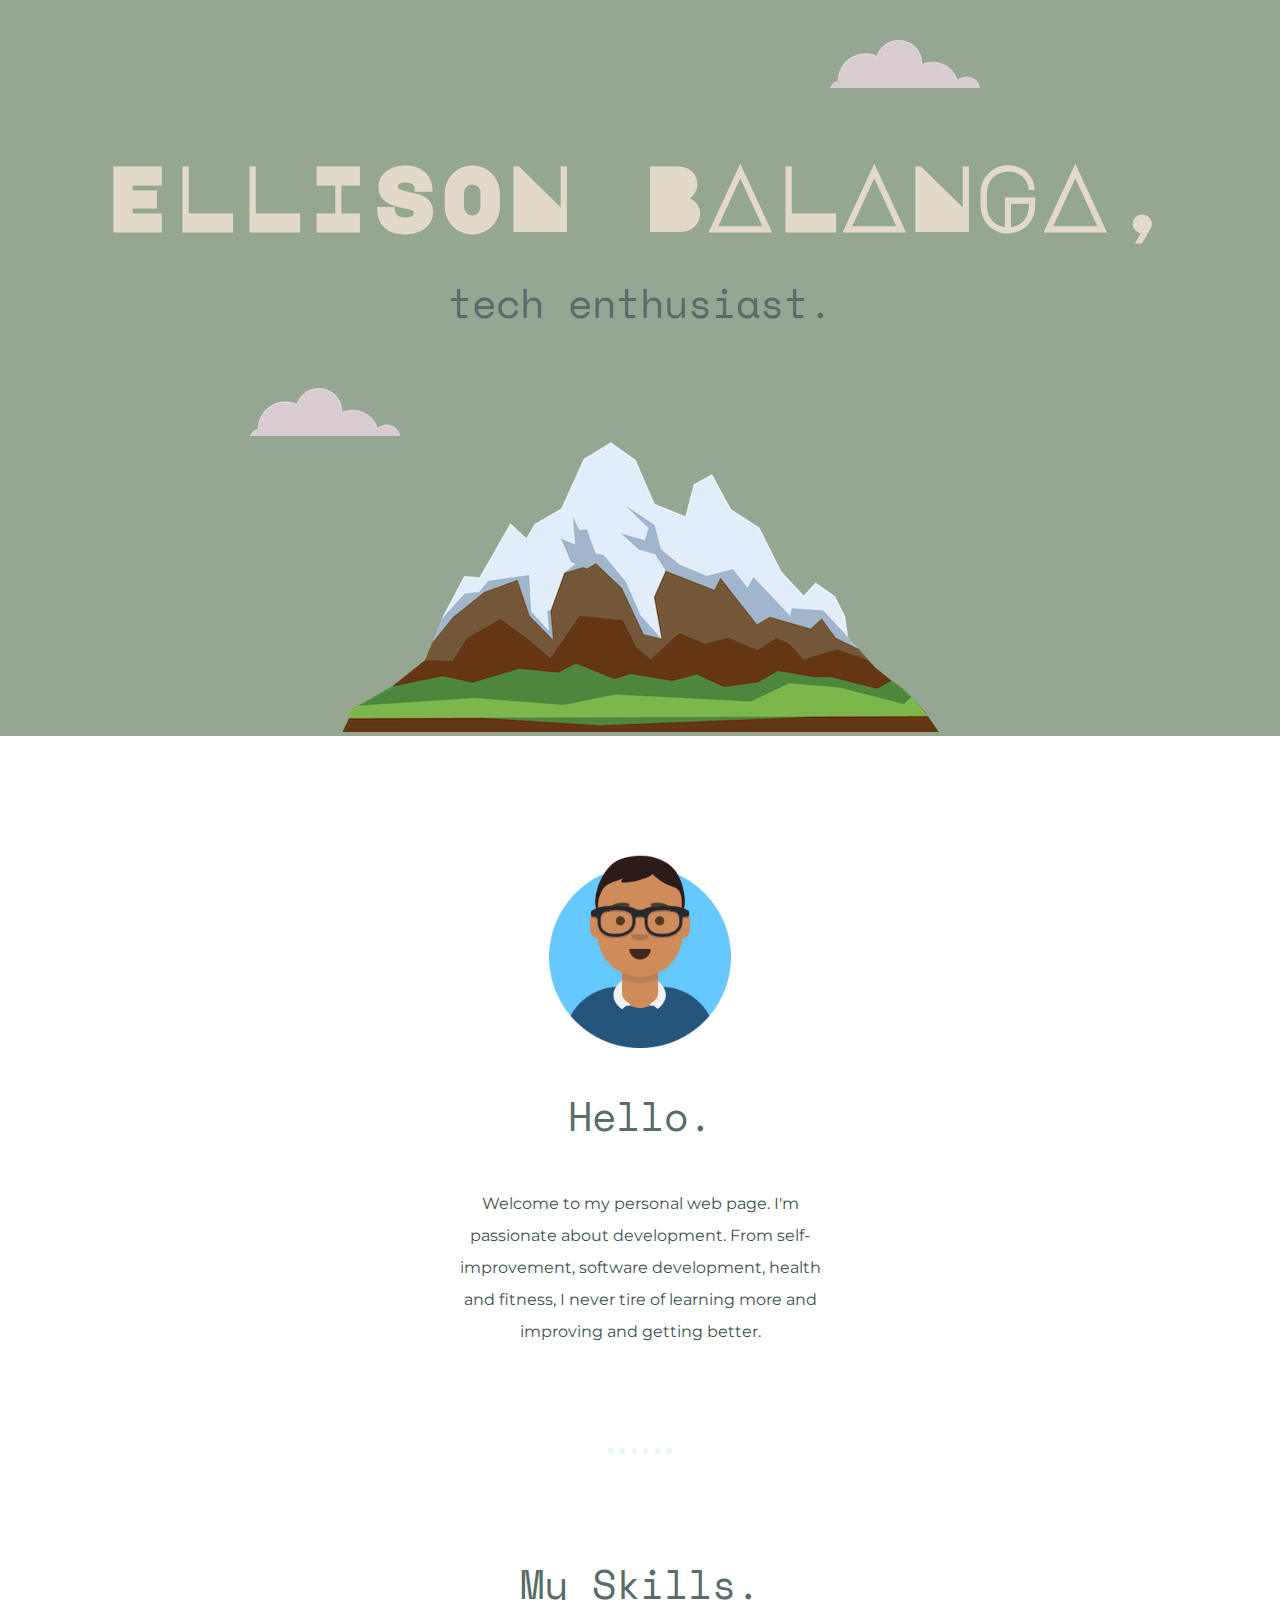
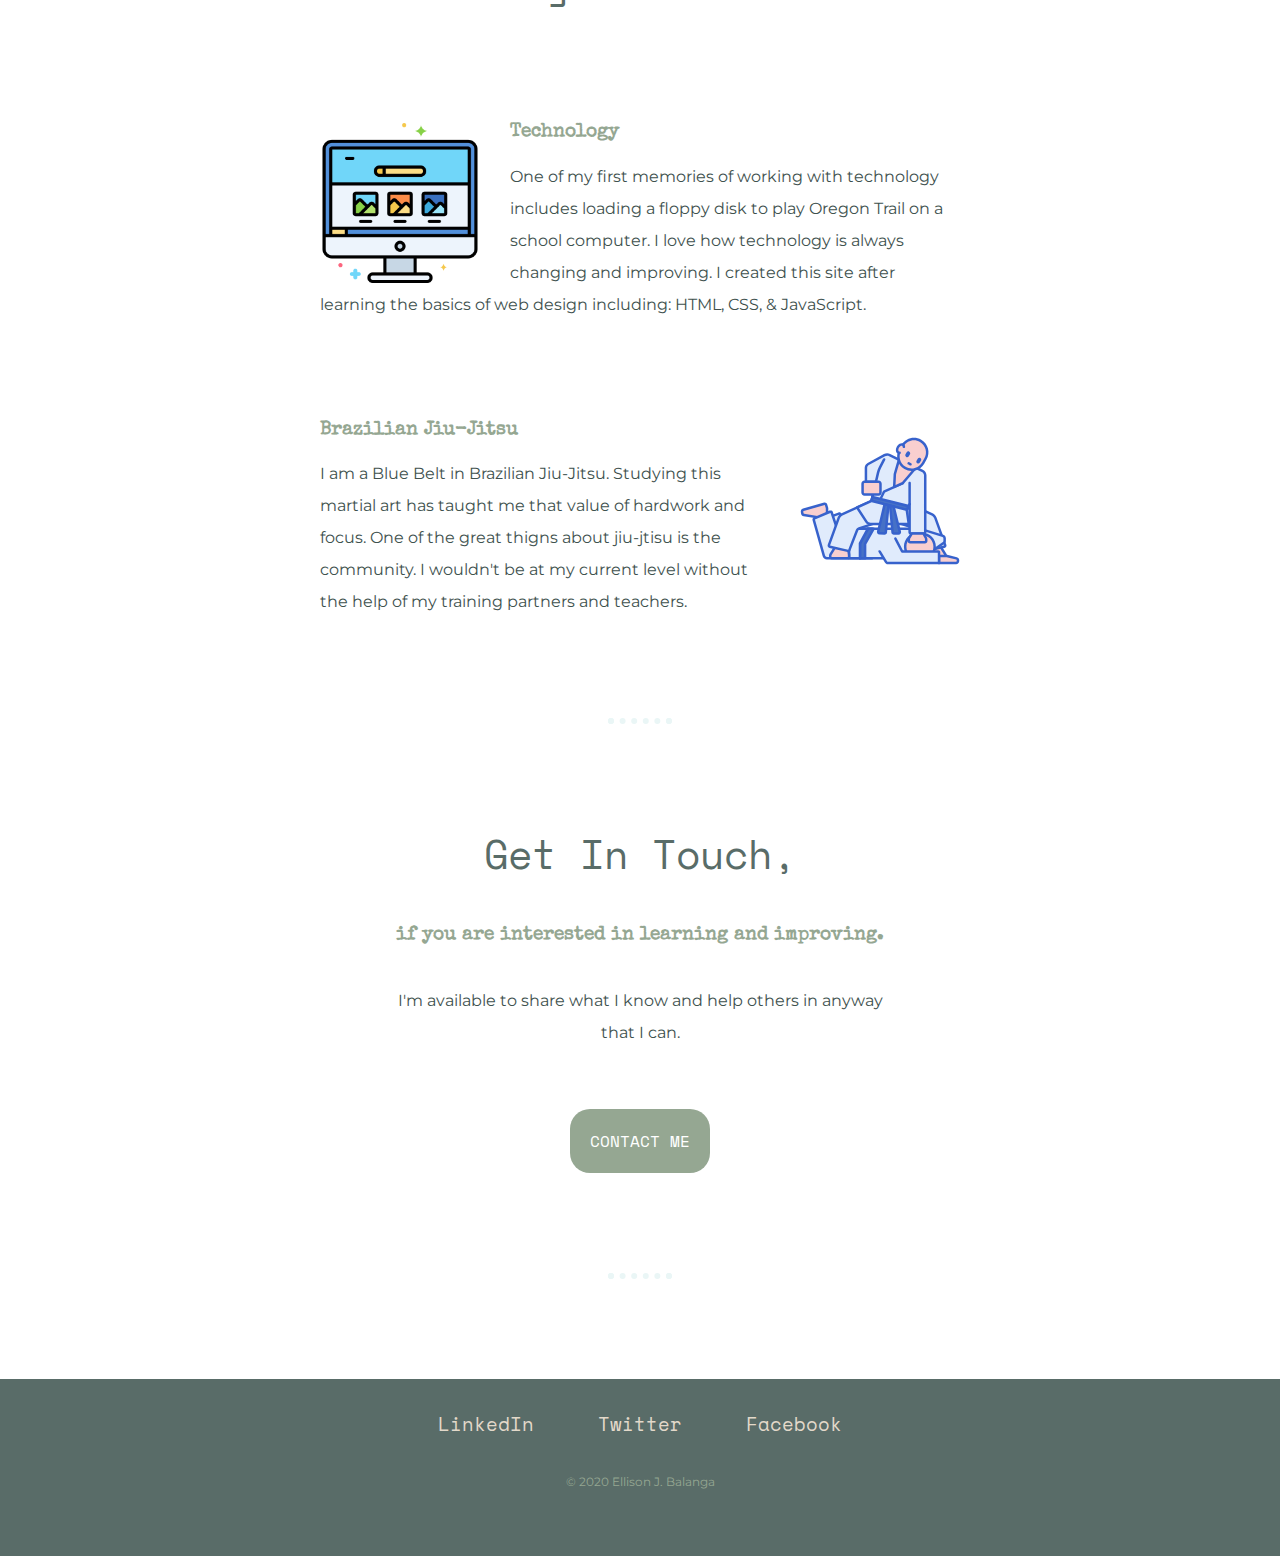
==== index.html @ f32d4e0e "Add initial web page file" ====
<!DOCTYPE html>
<html lang="en">

<head>
  <meta charset="UTF-8">
  <meta name="viewport" content="width=device-width, initial-scale=1.0">
  <title>Ellison Balanga</title>
  <link rel="stylesheet" type="text/css" href="css/style.css">
  <link rel="icon" href="favicon.ico">
  <link href="https://fonts.googleapis.com/css2?family=Major+Mono+Display&family=Merriweather&family=Montserrat&family=Permanent+Marker&family=Space+Mono&family=Special+Elite&display=swap" rel="stylesheet">
</head>

<body>

  <div class="top-container">
    <img src="images/cloud.png" alt="cloud-img" class="top-cloud">
    <h1>Ellison Balanga,</h1>
    <h2>tech enthusiast.</h2>
    <img class="bottom-cloud" src="images/cloud.png" alt="cloud-img">
    <img src="images/mountain.png" alt="moutain-img" class="mountain-img">
  </div>
  <div class="middle-container">
    <div class="profile">
      <img src="images/avatar.png" alt="" class="profile-img">
      <h2>Hello.</h2>
      <p class="intro">Welcome to my personal web page. I'm passionate about development. From self-improvement, software development, health and fitness, I never tire of learning more and improving and getting better. </p>
    </div>
    <hr>
    <div class="skills">
      <h2>My Skills.</h2>
      <div class="skill-row">
        <img class="computer-img" src="images/computer.png" alt="">
        <h3>Technology</h3>
        <p class="clear-left">One of my first memories of working with technology includes loading a floppy disk to play Oregon Trail on a school computer. I love how technology is always changing and improving. I created this site after learning the basics of web design including: HTML, CSS, & JavaScript. </p>
      </div>
      
      <div class="skill-row">
        <img class="bjj-img" src="images/jiu-jitsu.svg" alt="">
        <h3>Brazilian Jiu-Jitsu</h3>
        <p class="clear-right">I am a Blue Belt in Brazilian Jiu-Jitsu. Studying this martial art has taught me that value of hardwork and focus. One of the great thigns about jiu-jtisu is the community. I wouldn't be at my current level without the help of my training partners and teachers.</p>
      </div>
    </div>
    <hr>
    <div class="contact-me">
      <h2>Get In Touch,</h2>
      <h3>if you are interested in learning and improving.</h3>
      <p class="contact-message">I'm available to share what I know and help others in anyway that I can.</p>
      <a class="BUTTON_RVE" href="mailto:ebalanga@email.com">CONTACT ME</a>
    </div>
    <hr>
  </div>


  <div class="bottom-container">
    

      <a class="footer-link" href="https://www.linkedin.com/in/ellison-balanga-3b4509163">LinkedIn</a>
      <a class="footer-link" href="https://twitter.com/EllisonBalanga">Twitter</a>
      <a class="footer-link" href="https://www.facebook.com/ellison.balanga">Facebook</a>
    
      <p class="copyright">© 2020 Ellison J. Balanga</p>
  </div>

</body>

</html>
---- css/style.css ----
body {
  margin: 0;
  text-align: center;
  font-family: 'Montserrat', sans-serif;


}

h1 {
  margin: 50px auto 0px auto;
  font-family: 'Major Mono Display', monospace;
  font-size: 5.625rem;
  color: #e3d9ca;
  text-transform: uppercase;

}

h2 {
  font-family: 'Space Mono', monospace;
  font-size: 2.5rem;
  color: #596c68;
  font-weight: normal;
  padding-bottom: 10px;
}

h3 {
  font-family: 'Special Elite', cursive;
  color: #95a792;

}

a {
  color: #596C68;
  text-decoration: none;
}

a:hover {
  color: white;
}

p {
  color: #40514e;
  line-height: 200%;
}

hr {
  border: dotted #EAF6F6 6px;
  border-bottom: none;
  width: 4%;
  margin: 100px auto;
  clear: both;
}

.intro {
  width: 30%;
  margin: auto;
}

.top-cloud {
  position: absolute;
  right: 300px;
  top: 40px;
}

.bottom-cloud {
  position: absolute;
  left: 250px;
  bottom: 300px;
}


.top-container {
  background-color: #95A792;
  position: relative;
  padding-top: 100px;
  padding-bottom: 0;
  margin: 0;
}

.skill-row {
  width: 50%;
  margin: 100px auto 100px auto;
  text-align: left;

}

.skill-row img {
  width: 25%;
}

.computer-img {
  float: left;
  margin-right: 30px;
}

.bjj-img {
  float: right;
  margin-left: 30px;
}

.profile-img {
  width: 20%;
  max-width: 200px;
}

.middle-container {
  margin-top: 100px;
}

.contact-message {
  width: 40%;
  margin: 40px auto 60px;
}

.bottom-container {
  padding: 30px;
  background-color: #596c68;
  margin-top: 30px;
}

.copyright {
  color: #95a792;
  font-size: .75rem;
  padding: 20px 0;
}

.footer-link {
  margin: 20px 30px;
  font-size: 1.2rem;
  font-family: 'Space Mono', monospace;
  color: #e3d9ca;
}

.BUTTON_RVE {
  background: #95A792;

  -webkit-border-radius: 20px;
  -moz-border-radius: 20px;
  border-radius: 20px;
  color: #FFFFFF;
  font-family: 'Space Mono', monospace;
  font-weight: 100;
  padding: 20px;
  text-decoration: none;
  display: inline-block;
  cursor: pointer;
  text-align: center;
}

.BUTTON_RVE:hover {
  background: #EAF6F6;
  -webkit-border-radius: 20px;
  -moz-border-radius: 20px;
  border-radius: 20px;
  text-decoration: none;
}
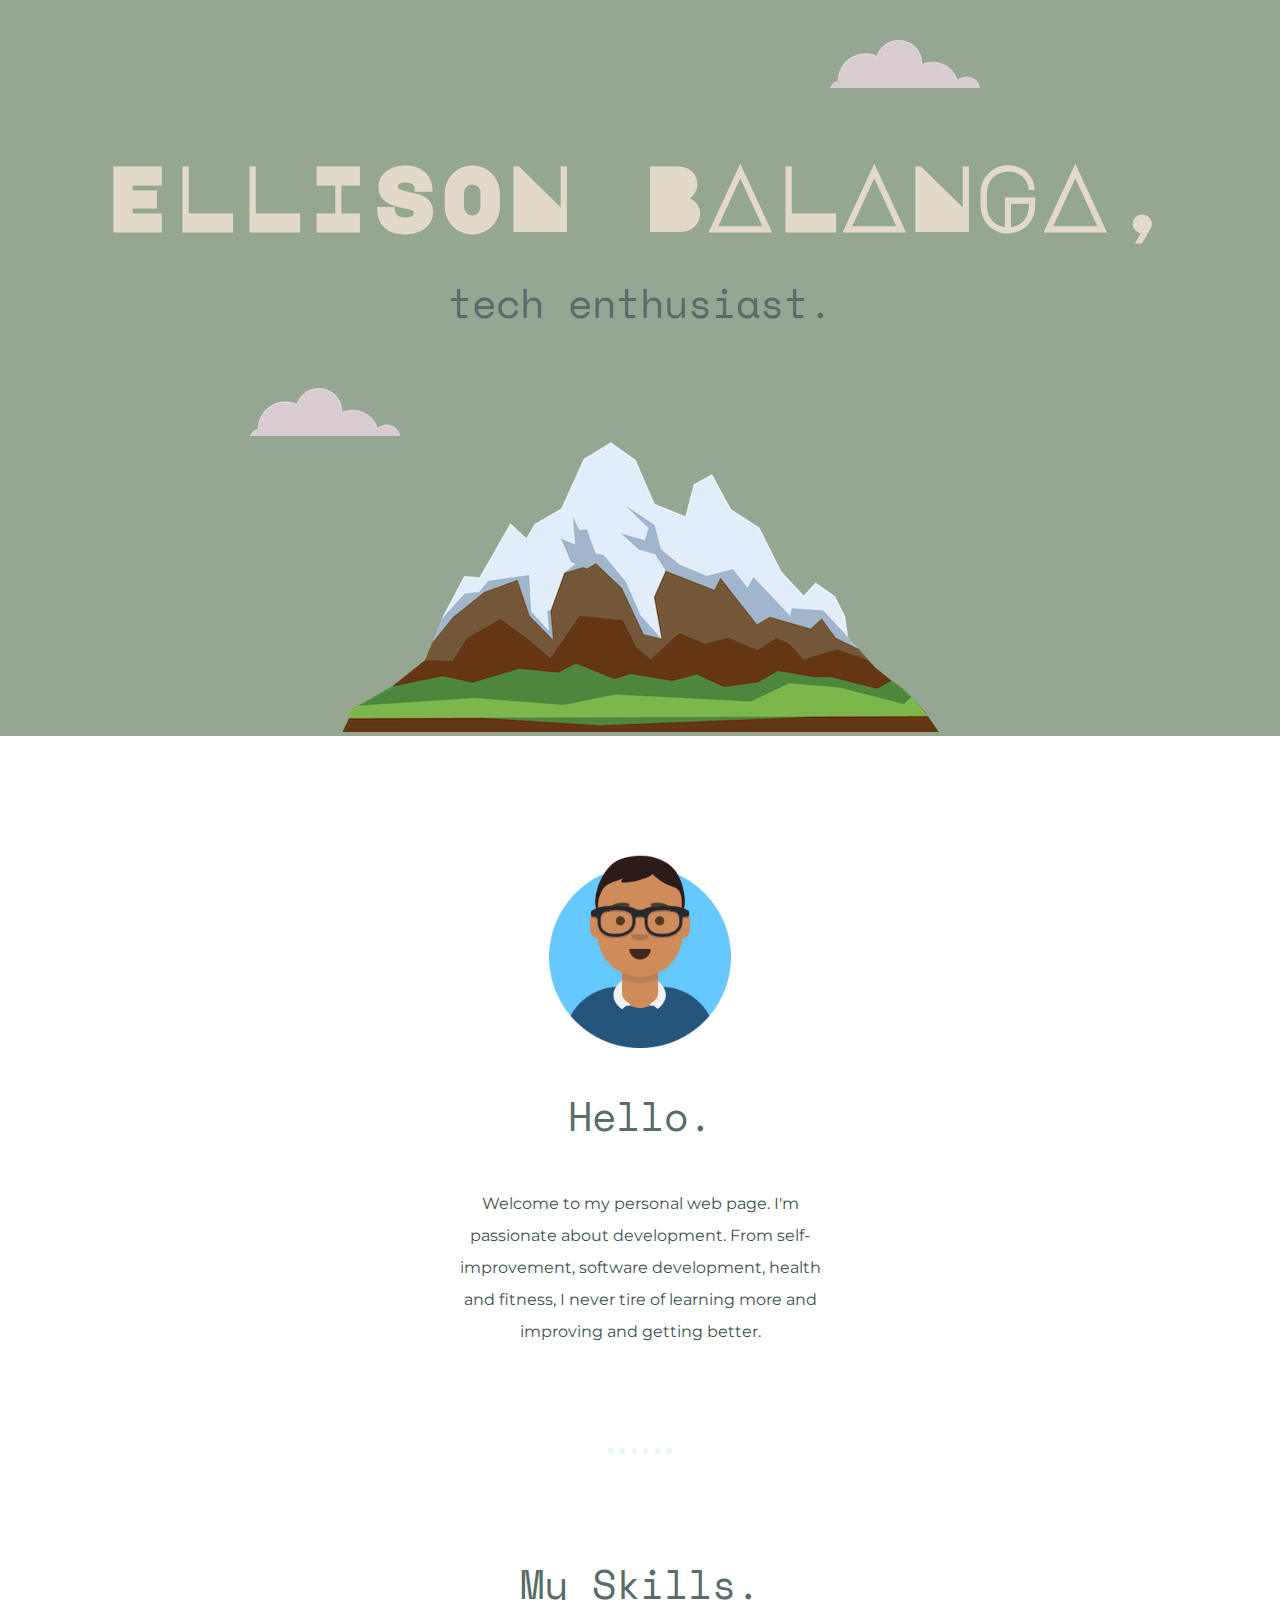
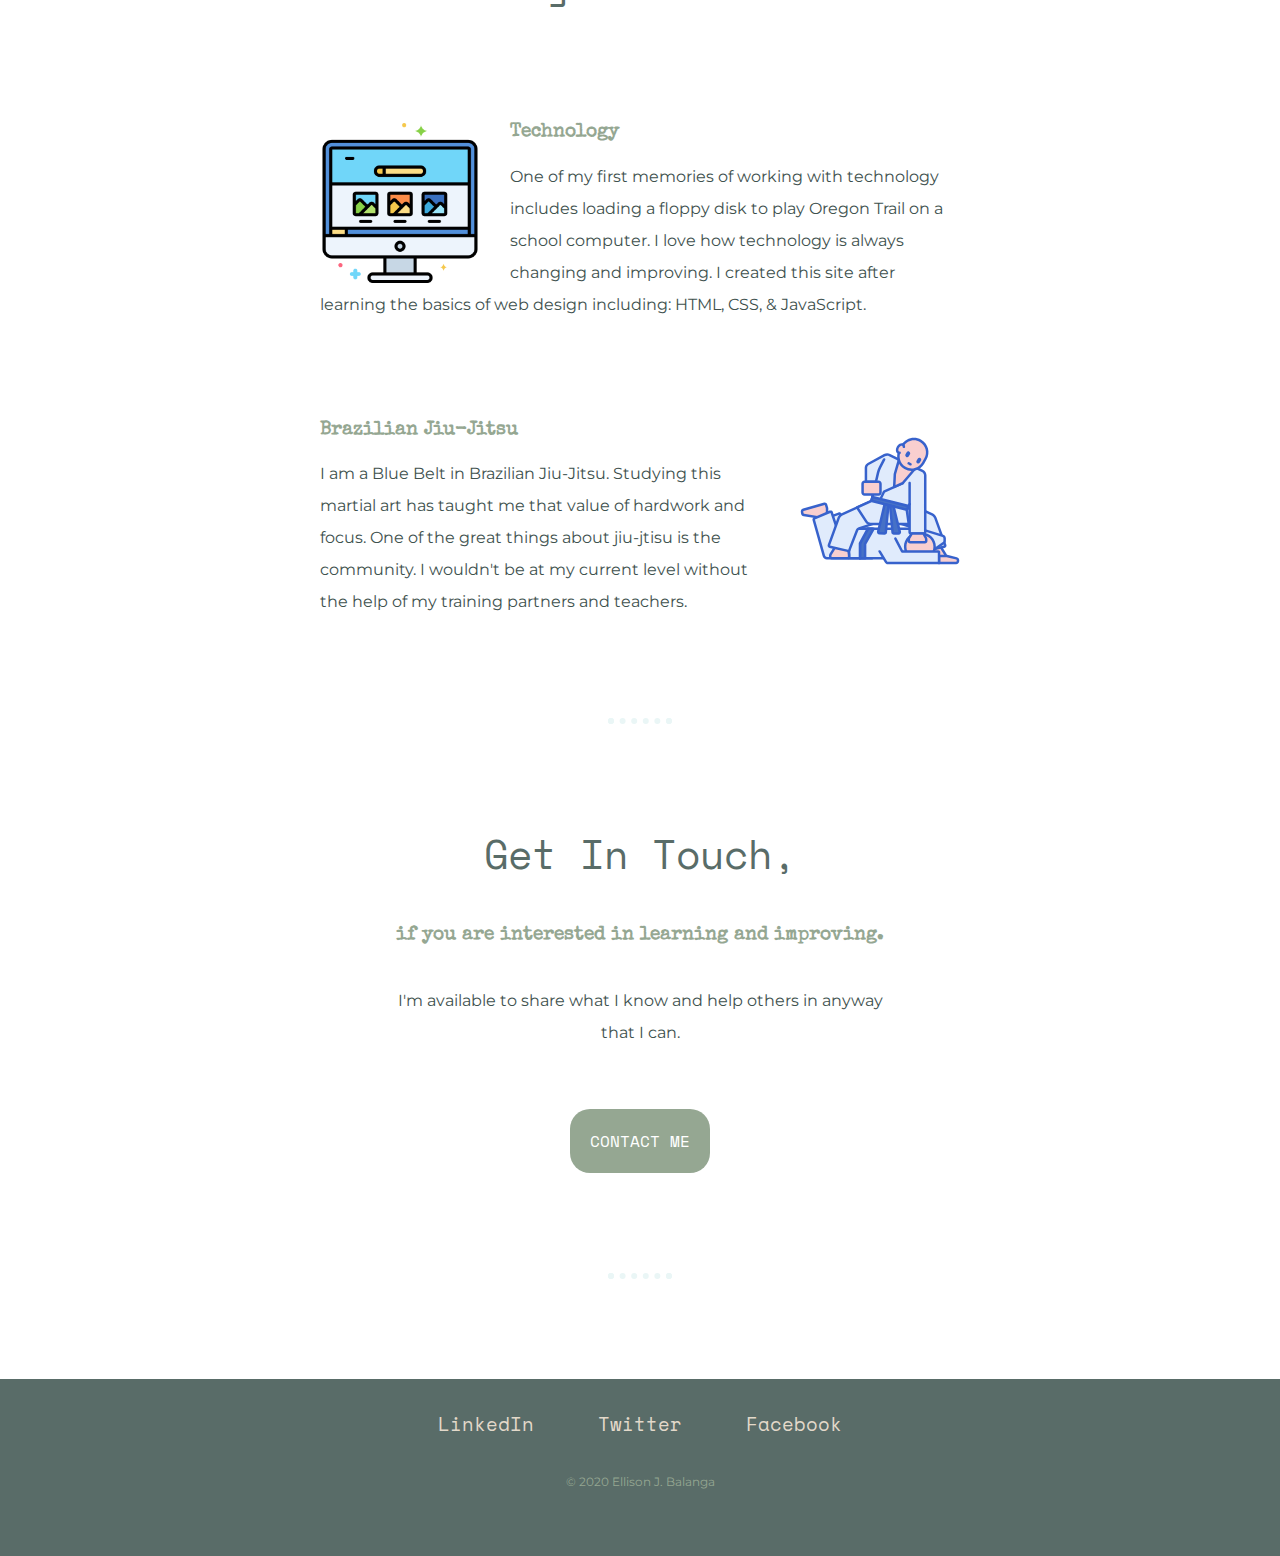
==== commit b56f4004: "Update index.html" ====
--- a/index.html
+++ b/index.html
@@ -7,7 +7,9 @@
   <title>Ellison Balanga</title>
   <link rel="stylesheet" type="text/css" href="css/style.css">
   <link rel="icon" href="favicon.ico">
-  <link href="https://fonts.googleapis.com/css2?family=Major+Mono+Display&family=Merriweather&family=Montserrat&family=Permanent+Marker&family=Space+Mono&family=Special+Elite&display=swap" rel="stylesheet">
+  <link
+    href="https://fonts.googleapis.com/css2?family=Major+Mono+Display&family=Merriweather&family=Montserrat&family=Permanent+Marker&family=Space+Mono&family=Special+Elite&display=swap"
+    rel="stylesheet">
 </head>
 
 <body>
@@ -23,7 +25,8 @@
     <div class="profile">
       <img src="images/avatar.png" alt="" class="profile-img">
       <h2>Hello.</h2>
-      <p class="intro">Welcome to my personal web page. I'm passionate about development. From self-improvement, software development, health and fitness, I never tire of learning more and improving and getting better. </p>
+      <p class="intro">Welcome to my personal web page. I'm passionate about development. From self-improvement,
+        software development, health and fitness, I never tire of learning more and improving and getting better. </p>
     </div>
     <hr>
     <div class="skills">
@@ -31,13 +34,17 @@
       <div class="skill-row">
         <img class="computer-img" src="images/computer.png" alt="">
         <h3>Technology</h3>
-        <p class="clear-left">One of my first memories of working with technology includes loading a floppy disk to play Oregon Trail on a school computer. I love how technology is always changing and improving. I created this site after learning the basics of web design including: HTML, CSS, & JavaScript. </p>
+        <p class="clear-left">One of my first memories of working with technology includes loading a floppy disk to play
+          Oregon Trail on a school computer. I love how technology is always changing and improving. I created this site
+          after learning the basics of web design including: HTML, CSS, & JavaScript. </p>
       </div>
-      
+
       <div class="skill-row">
         <img class="bjj-img" src="images/jiu-jitsu.svg" alt="">
         <h3>Brazilian Jiu-Jitsu</h3>
-        <p class="clear-right">I am a Blue Belt in Brazilian Jiu-Jitsu. Studying this martial art has taught me that value of hardwork and focus. One of the great thigns about jiu-jtisu is the community. I wouldn't be at my current level without the help of my training partners and teachers.</p>
+        <p class="clear-right">I am a Blue Belt in Brazilian Jiu-Jitsu. Studying this martial art has taught me that
+          value of hardwork and focus. One of the great things about jiu-jtisu is the community. I wouldn't be at my
+          current level without the help of my training partners and teachers.</p>
       </div>
     </div>
     <hr>
@@ -45,22 +52,19 @@
       <h2>Get In Touch,</h2>
       <h3>if you are interested in learning and improving.</h3>
       <p class="contact-message">I'm available to share what I know and help others in anyway that I can.</p>
-      <a class="BUTTON_RVE" href="mailto:ebalanga@email.com">CONTACT ME</a>
+      <a class="BUTTON_RVE" href="mailto:ebalanga@gmail.com">CONTACT ME</a>
     </div>
     <hr>
   </div>
 
 
   <div class="bottom-container">
-    
-
-      <a class="footer-link" href="https://www.linkedin.com/in/ellison-balanga-3b4509163">LinkedIn</a>
-      <a class="footer-link" href="https://twitter.com/EllisonBalanga">Twitter</a>
-      <a class="footer-link" href="https://www.facebook.com/ellison.balanga">Facebook</a>
-    
-      <p class="copyright">© 2020 Ellison J. Balanga</p>
+    <a class="footer-link" href="https://www.linkedin.com/in/ellison-balanga-3b4509163">LinkedIn</a>
+    <a class="footer-link" href="https://twitter.com/EllisonBalanga">Twitter</a>
+    <a class="footer-link" href="https://www.facebook.com/ellison.balanga">Facebook</a>
+    <p class="copyright">© 2020 Ellison J. Balanga</p>
   </div>
 
 </body>
 
-</html>+</html>
--- a/css/style.css
+++ b/css/style.css
@@ -153,4 +153,38 @@
   -moz-border-radius: 20px;
   border-radius: 20px;
   text-decoration: none;
-}+}
+
+@media only screen and (max-width: 760px) {
+  body {
+    width: 100%;
+  }
+
+  h1 {
+    font-size: 3rem;
+    margin: auto;
+    overflow: hidden;
+  }
+
+  .top-container {
+    display: block;
+    width: 100%;
+    margin: auto;
+  }
+
+  .mountain-img {
+    max-width: 100%;
+  }
+
+  .top-cloud,
+  .bottom-cloud {
+    display: none;
+  }
+
+  .intro {
+    width: 80%;
+  }
+
+
+
+}
